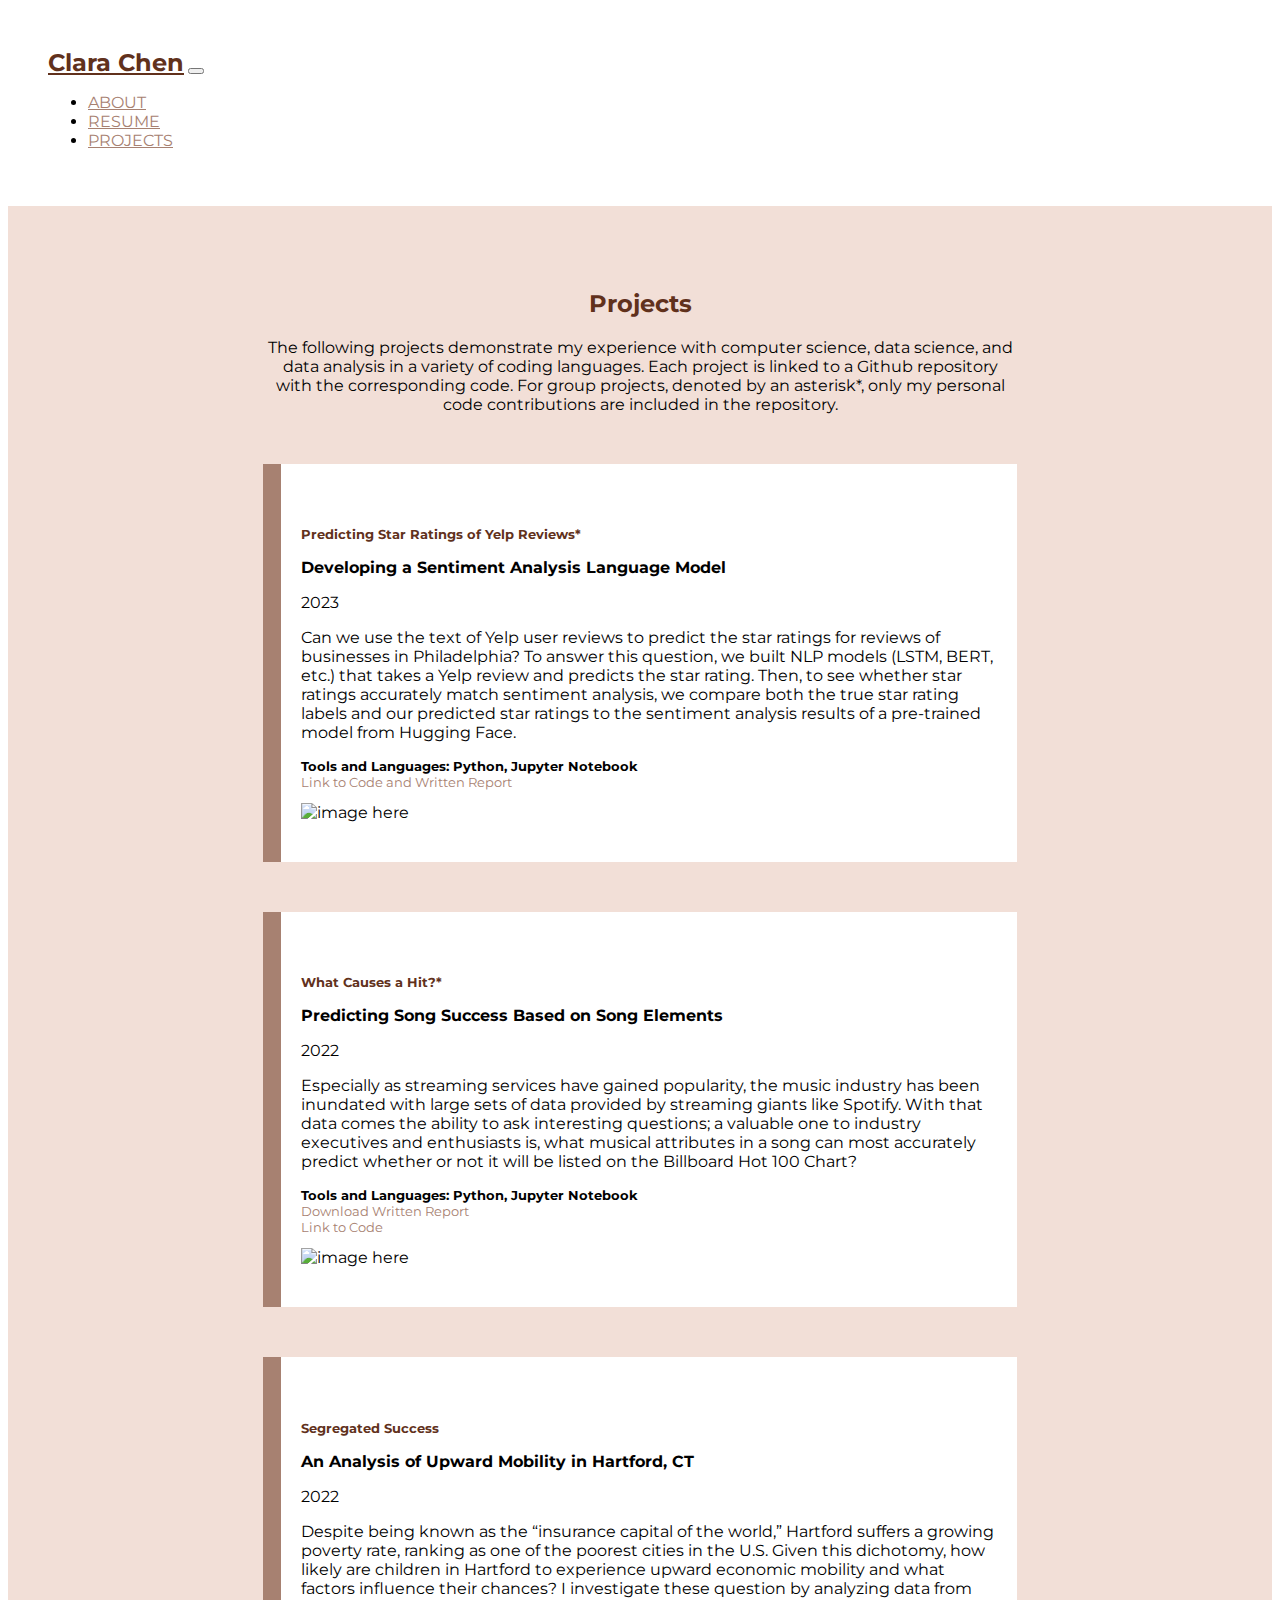
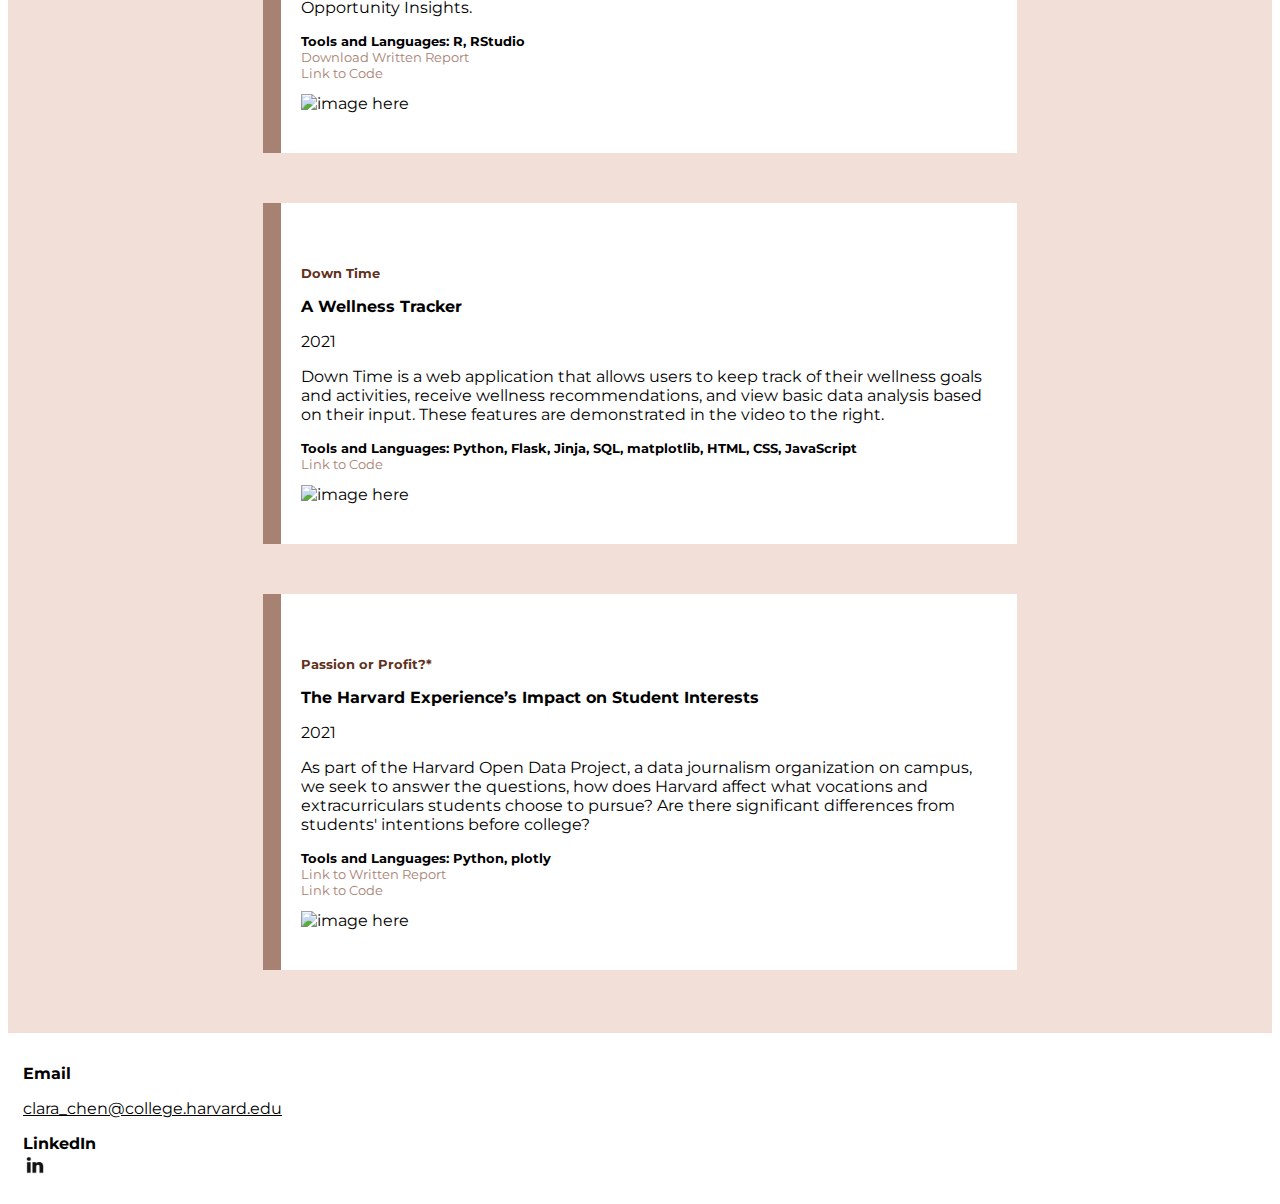
==== projects.html @ 642cfbd4 "Created projects page" ====
<!doctype html>
<html>
<head>
    <meta charset="utf-8">
    <meta name="description" content="">
    <meta name="viewport" content="width=device-width, initial-scale=1">
    <title>Clara Chen</title>

    <link href="https://fonts.googleapis.com/css?family=Montserrat:300,400,400i,700,800" rel="stylesheet">

    <!-- CSS libraries -->
    <link href="https://cdn.jsdelivr.net/npm/bootstrap@5.1.3/dist/css/bootstrap.min.css" rel="stylesheet"
          integrity="sha384-1BmE4kWBq78iYhFldvKuhfTAU6auU8tT94WrHftjDbrCEXSU1oBoqyl2QvZ6jIW3" crossorigin="anonymous">

    <link rel="stylesheet" href="css/style.css">
</head>
<body>
    <nav class="navbar navbar-expand-lg navbar-light">
        <a class="navbar-brand bold" href="index.html" style="color: #61311C;">Clara Chen</a>
        <button class="navbar-toggler" type="button" data-bs-toggle="collapse" data-bs-target="#navbarNav" aria-controls="navbarNav" aria-expanded="false" aria-label="Toggle navigation">
            <span class="navbar-toggler-icon"></span>
        </button>
        <div class="collapse navbar-collapse" id="navbarNav">
            <ul class="navbar-nav ms-auto">
                <li class="nav-item">
                <a class="nav-link" href="index.html">ABOUT</a>
                </li>
                <li class="nav-item">
                <a class="nav-link" href="resume.html">RESUME</a>
                </li>
                <li class="nav-item">
                <a class="nav-link active" href="projects.html">PROJECTS</a>
                </li>
            </ul>
        </div>
    </nav>
    <main class="subpage">
        <div class="container">
            <h2 class="bold heading">Projects</h2>

            <p style="text-align: center;">The following projects demonstrate my experience with computer science, data science, and data analysis in a variety of coding languages. Each project is linked to a Github repository with the corresponding code. For group projects, denoted by an asterisk*, only my personal code contributions are included in the repository.</p>

            <div class="row experience">
                <h5 class="bold heading">Predicting Star Ratings of Yelp Reviews*</h5>
                <p class="bold subtitle">Developing a Sentiment Analysis Language Model</p>
                <div class="col-md-6">
                    <p class="year">2023</p>
                    <p>Can we use the text of Yelp user reviews to predict the star ratings for reviews of businesses in Philadelphia? To answer this question, we built NLP models (LSTM, BERT, etc.) that takes a Yelp review and predicts the star rating. Then, to see whether star ratings accurately match sentiment analysis, we compare both the true star rating labels and our predicted star ratings to the sentiment analysis results of a pre-trained model from Hugging Face.</p>
                    <p class="bold tools">Tools and Languages: Python, Jupyter Notebook<br>
                        <a class="tools">Link to Code and Written Report</a></p>
                </div>
                <div class="col-md-6 center">
                    <img alt="image here">
                </div>
            </div>

            <div class="row experience">
                <h5 class="bold heading">What Causes a Hit?*</h5>
                <p class="bold subtitle">Predicting Song Success Based on Song Elements</p>
                <div class="col-md-6">
                    <p class="year">2022</p>
                    <p>Especially as streaming services have gained popularity, the music industry has been inundated with large sets of data provided by streaming giants like Spotify. With that data comes the ability to ask interesting questions; a valuable one to industry executives and enthusiasts is, what musical attributes in a song can most accurately predict whether or not it will be listed on the Billboard Hot 100 Chart? </p>
                    <p class="bold tools">Tools and Languages: Python, Jupyter Notebook<br>
                        <a class="tools">Download Written Report</a><br>
                        <a class="tools">Link to Code</a>
                    </p>
                </div>
                <div class="col-md-6 center">
                    <img alt="image here">
                </div>
            </div>

            <div class="row experience">
                <h5 class="bold heading">Segregated Success</h5>
                <p class="bold subtitle">An Analysis of Upward Mobility in Hartford, CT</p>
                <div class="col-md-6">
                    <p class="year">2022</p>
                    <p>Despite being known as the “insurance capital of the world,” Hartford suffers a growing poverty rate, ranking as one of the poorest cities in the U.S. Given this dichotomy, how likely are children in Hartford to experience upward economic mobility and what factors influence their chances? I investigate these question by analyzing data from Opportunity Insights.</p>
                    <p class="bold tools">Tools and Languages: R, RStudio<br>
                        <a class="tools">Download Written Report</a><br>
                        <a class="tools">Link to Code</a>
                    </p>
                </div>
                <div class="col-md-6 center">
                    <img alt="image here">
                </div>
            </div>

            <div class="row experience">
                <h5 class="bold heading">Down Time</h5>
                <p class="bold subtitle">A Wellness Tracker</p>
                <div class="col-md-6">
                    <p class="year">2021</p>
                    <p>Down Time is a web application that allows users to keep track of their wellness goals and activities, receive wellness recommendations, and view basic data analysis based on their input. These features are demonstrated in the video to the right.</p>
                    <p class="bold tools">Tools and Languages: Python, Flask, Jinja, SQL, matplotlib, HTML, CSS, JavaScript <br>
                        <a class="tools">Link to Code</a>
                    </p>
                </div>
                <div class="col-md-6 center">
                    <img alt="image here">
                </div>
            </div>
            <div class="row experience">
                <h5 class="bold heading">Passion or Profit?*</h5>
                <p class="bold subtitle">The Harvard Experience’s Impact on Student Interests</p>
                <div class="col-md-6">
                    <p class="year">2021</p>
                    <p>As part of the Harvard Open Data Project, a data journalism organization on campus, we seek to answer the questions, how does Harvard affect what vocations and extracurriculars students choose to pursue? Are there significant differences from students' intentions before college?</p>
                    <p class="bold tools">Tools and Languages: Python, plotly <br>
                        <a class="tools">Link to Written Report</a><br>
                        <a class="tools">Link to Code</a>
                    </p>
                </div>
                <div class="col-md-6 center">
                    <img alt="image here">
                </div>
            </div>
        </div>
    </main>
    <footer class="bg-body-tertiary text-center">
        <div class="container">
            <div class="row">
                <div class="col">
                    <p class="bold">Email</p>
                    <p><a href="mailto:clara_chen@college.harvard.edu">clara_chen@college.harvard.edu</a></p>
                </div>
                <div class="col">
                    <p class="bold">LinkedIn</p>
                    <a href="https://www.linkedin.com/in/clara-chen-453854208/" target="_blank"><img src="img/linkedin-icon.png" height="24px"></a>
                </div>
            </div>
        </div>
    </footer>
    

<!-- Load JS libraries -->
<script src="https://cdn.jsdelivr.net/npm/bootstrap@5.1.3/dist/js/bootstrap.bundle.min.js"
integrity="sha384-ka7Sk0Gln4gmtz2MlQnikT1wXgYsOg+OMhuP+IlRH9sENBO0LRn5q+8nbTov4+1p"
crossorigin="anonymous"></script>
</body>
</html>
---- css/style.css ----
/* Overall Styling */
* {
    font-family: 'Montserrat', sans-serif;
    font-weight: 400;
}

.bold {
    font-weight: 700;
}

.heading {
    color: #61311C;
}

main {
    background-color: #F2DFD7;
    padding: 5%;
    display:flex;
    justify-content: center;
}

.center {
    margin-top:auto;
    margin-bottom:auto;
}

a {
    color: #a78171;
}

a:hover {
    color:#61311C;
}


/* Navbar */
nav {
    background-color: white;
    padding: 40px;
}

.navbar-brand {
    font-size: x-large;
    padding-top: 15px;
    padding-bottom: 15px;
}

/* Footer */
footer {
    padding: 15px;
}

footer p {
    margin-bottom: 0;
}

footer .container {
    width: 70%;
}

footer a {
    color:black;
}


/* Homepage */ 

.about {
    background-color: #F2DFD7;
    padding: 10px;
    box-shadow: 0px 4px 4px 0px rgba(0, 0, 0, 0.25);
    justify-content: center;
}

main.homepage {
    background-color: #A78171;
}

.homepage .container {
    margin-left: 5vw;
    margin-right: 5vw;
}

#headshot {
    width: 100%;
    padding: 10px;
}

#info {
    font-size: large;
    padding-right: 20px;
}

#info-header {
    padding-bottom: 20px;
}

.btn {
    border-radius: 20px;
    background-color: #A78171;
    padding: 0.15em 0.85em;
    color: white;
}

.btn:hover {
    background-color: #F2DFD7;
    border-color: black;
}


/* Sub Pages */
@media only screen and (max-width: 768px) {
    .subpage .container {
        margin-left: 5vw;
        margin-right: 5vw;
    }
}
@media only screen and (min-width: 768px) {
    .subpage .container {
        margin-left: 10vw;
        margin-right: 10vw;
    }
}
@media only screen and (min-width: 1200px) {
    .subpage .container {
        margin-left: 15vw;
        margin-right: 15vw;
    }
}

h2 {
    text-align: center;
}

.company, .location, .tools{
    font-size: small;
}


/* Resume */
.section {
    padding-bottom: 80px;
}

.experience {
    background-color: white;
    border-left-style: solid;
    border-left-width: 18px;
    border-color:#A78171;
    padding: 40px 20px 40px 20px;
    --bs-gutter-x: 0;
    margin-top: 50px;
}

.experience .col-md-4 {
    padding-right: 10px;
}

#resume-download {
    text-align:right;
}

/* Projects */

h5, .subtitle {
    margin-bottom: 0;
}
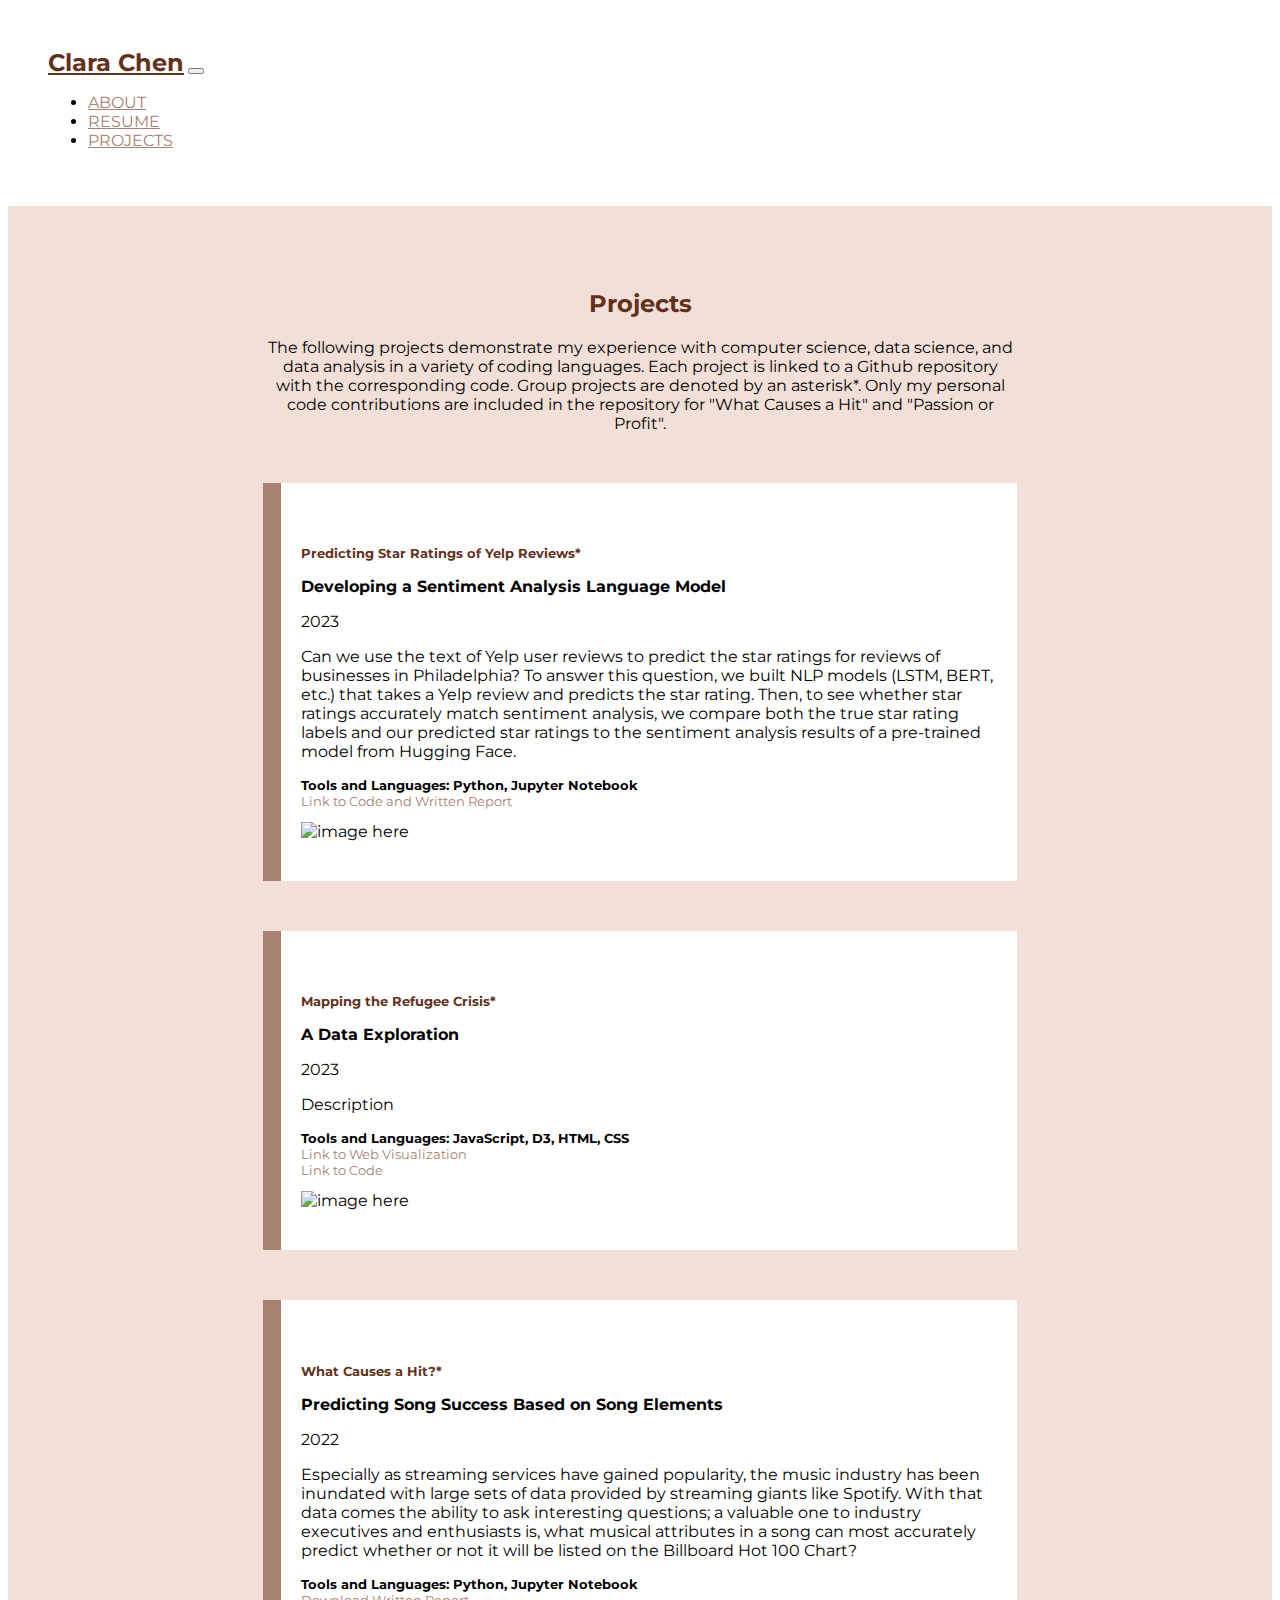
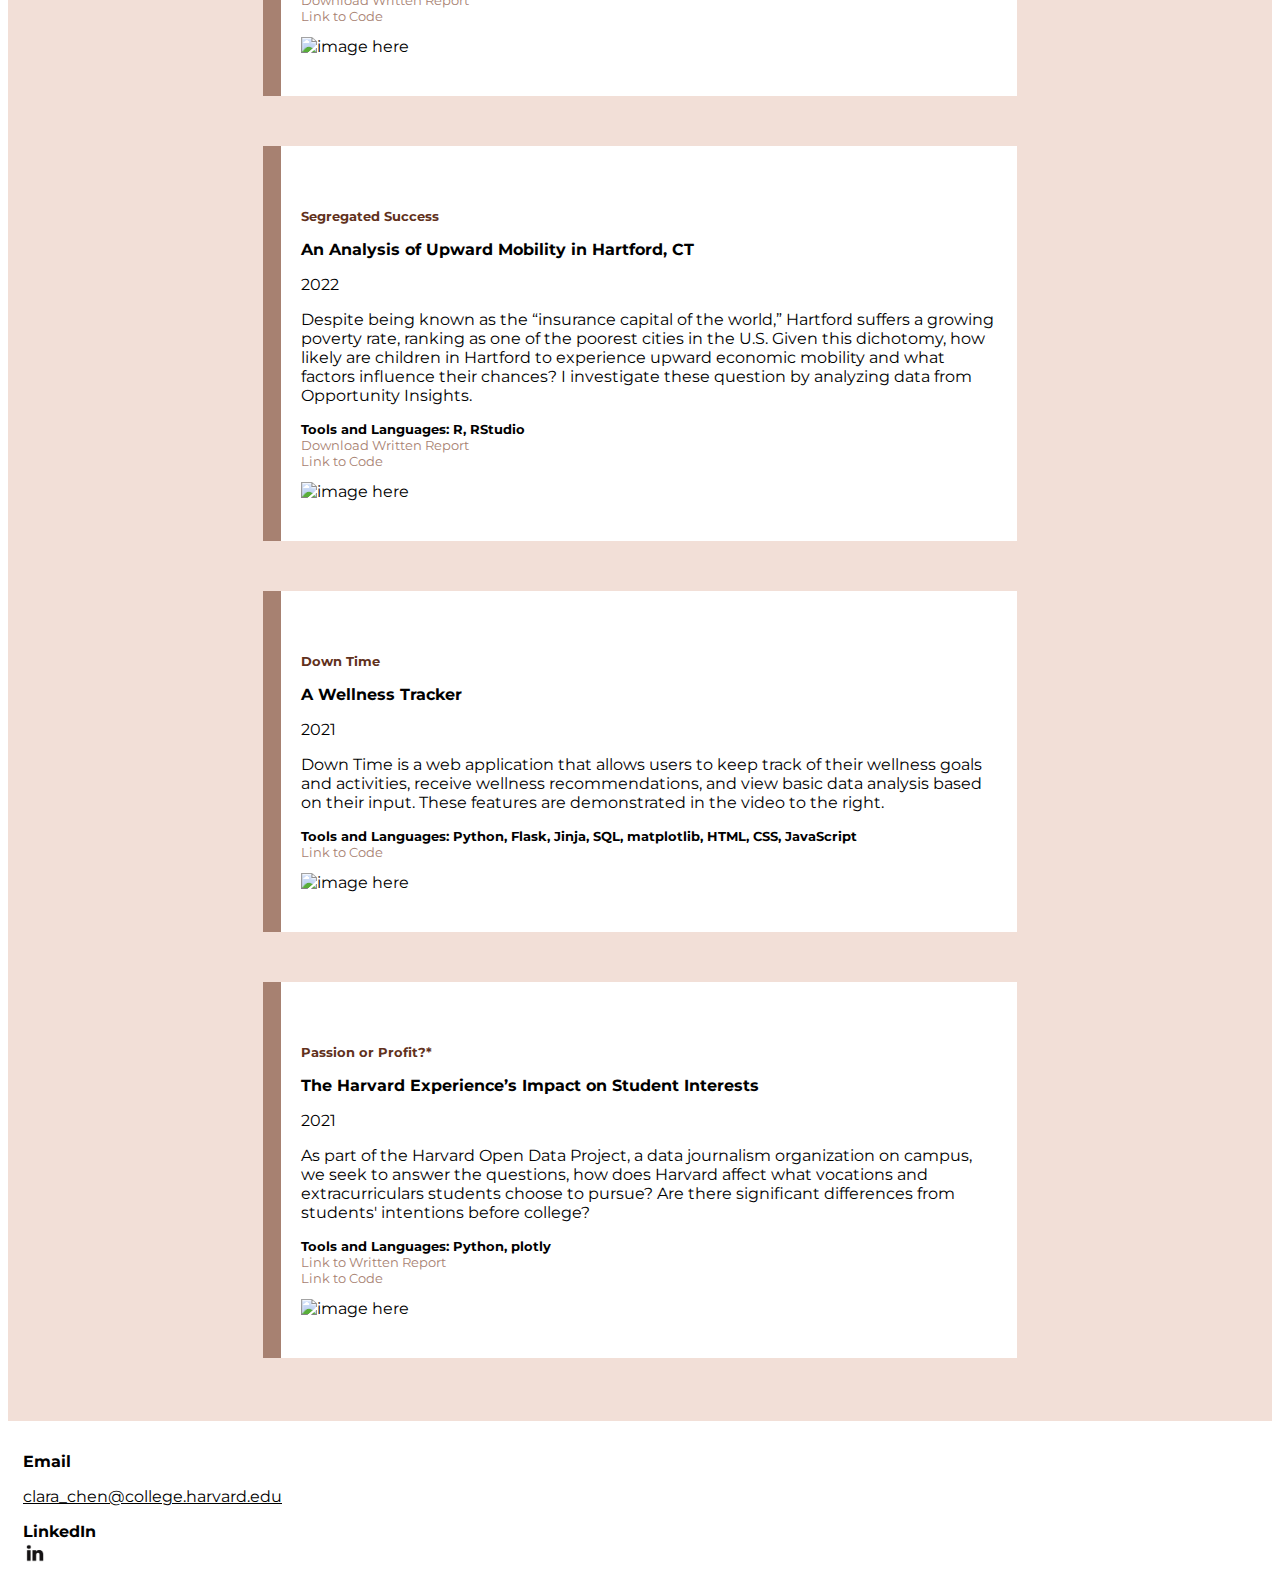
==== commit 27cd0eb8: "Added project" ====
--- a/projects.html
+++ b/projects.html
@@ -38,7 +38,7 @@
         <div class="container">
             <h2 class="bold heading">Projects</h2>
 
-            <p style="text-align: center;">The following projects demonstrate my experience with computer science, data science, and data analysis in a variety of coding languages. Each project is linked to a Github repository with the corresponding code. For group projects, denoted by an asterisk*, only my personal code contributions are included in the repository.</p>
+            <p style="text-align: center;">The following projects demonstrate my experience with computer science, data science, and data analysis in a variety of coding languages. Each project is linked to a Github repository with the corresponding code. Group projects are denoted by an asterisk*. Only my personal code contributions are included in the repository for "What Causes a Hit" and "Passion or Profit".</p>
 
             <div class="row experience">
                 <h5 class="bold heading">Predicting Star Ratings of Yelp Reviews*</h5>
@@ -48,6 +48,21 @@
                     <p>Can we use the text of Yelp user reviews to predict the star ratings for reviews of businesses in Philadelphia? To answer this question, we built NLP models (LSTM, BERT, etc.) that takes a Yelp review and predicts the star rating. Then, to see whether star ratings accurately match sentiment analysis, we compare both the true star rating labels and our predicted star ratings to the sentiment analysis results of a pre-trained model from Hugging Face.</p>
                     <p class="bold tools">Tools and Languages: Python, Jupyter Notebook<br>
                         <a class="tools">Link to Code and Written Report</a></p>
+                </div>
+                <div class="col-md-6 center">
+                    <img alt="image here">
+                </div>
+            </div>
+
+            <div class="row experience">
+                <h5 class="bold heading">Mapping the Refugee Crisis*</h5>
+                <p class="bold subtitle">A Data Exploration</p>
+                <div class="col-md-6">
+                    <p class="year">2023</p>
+                    <p>Description</p>
+                    <p class="bold tools">Tools and Languages: JavaScript, D3, HTML, CSS<br>
+                        <a class="tools">Link to Web Visualization</a><br>
+                        <a class="tools">Link to Code</a></p>
                 </div>
                 <div class="col-md-6 center">
                     <img alt="image here">
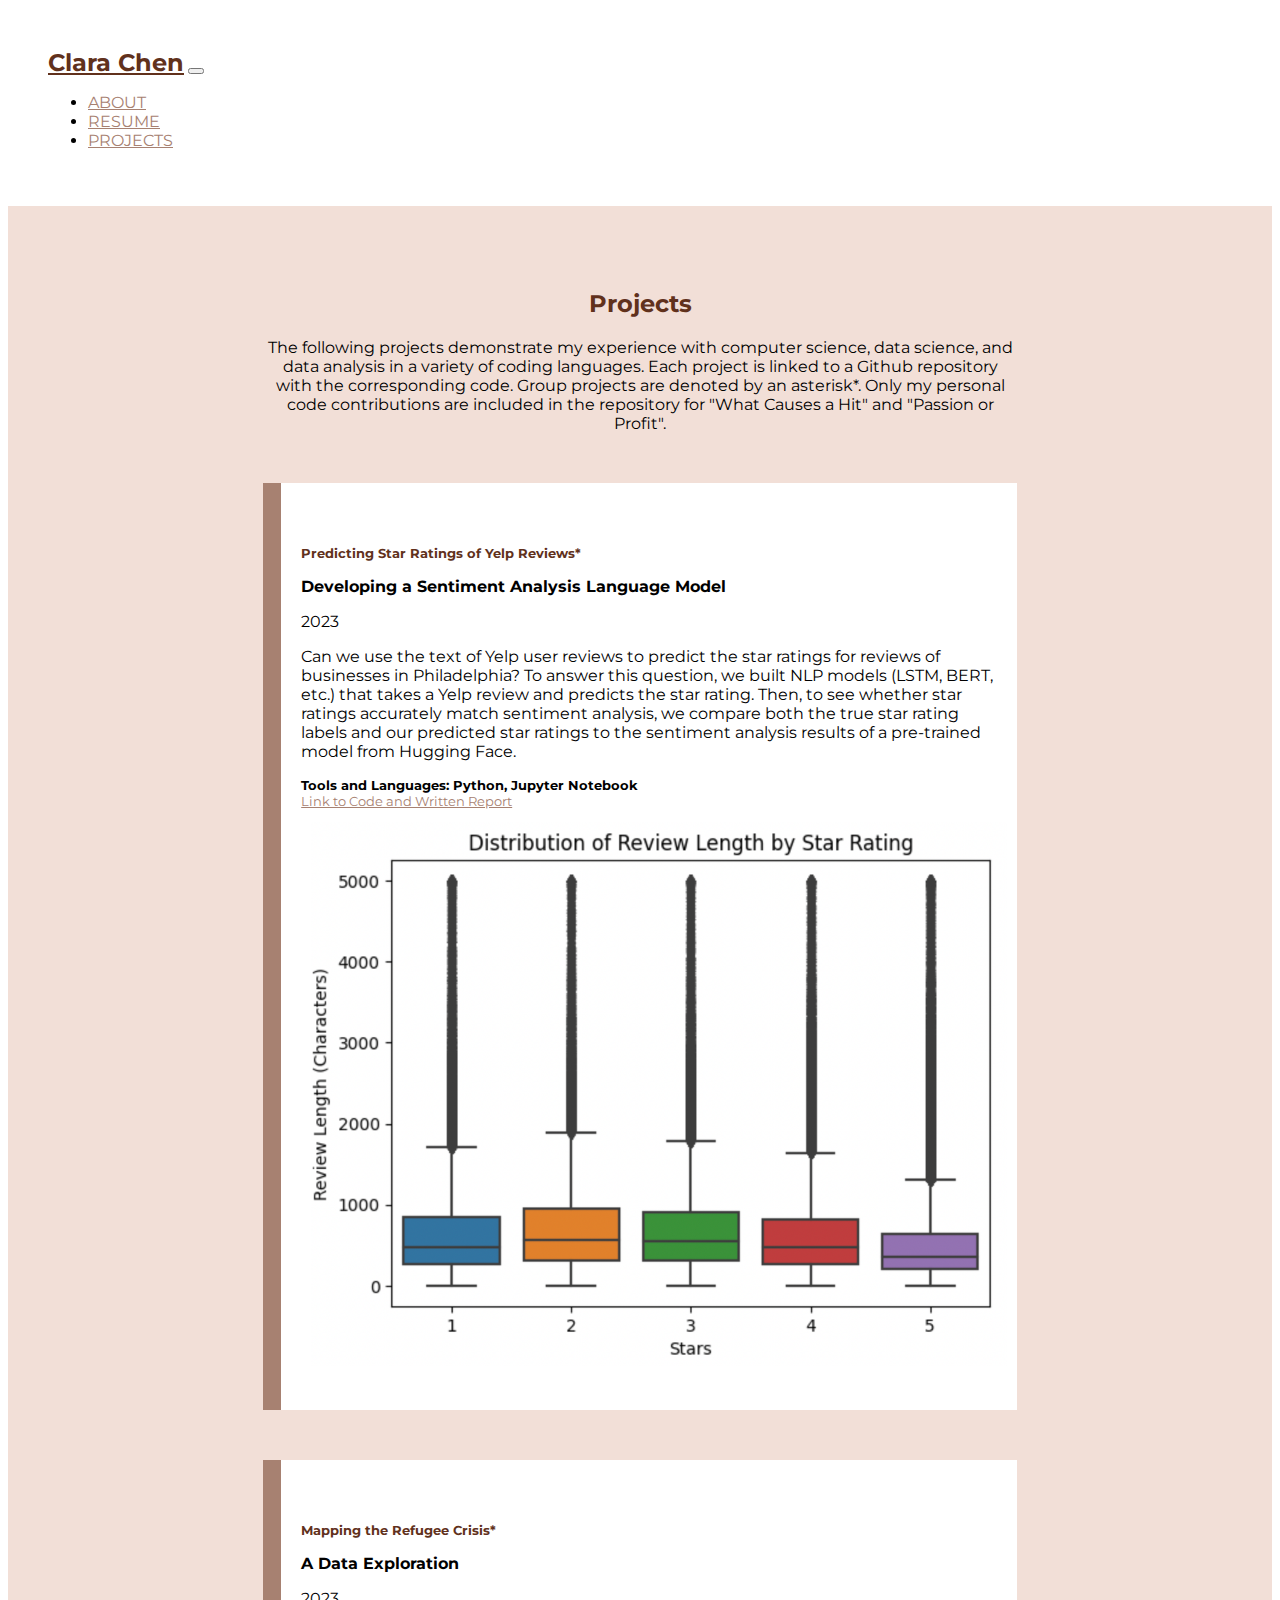
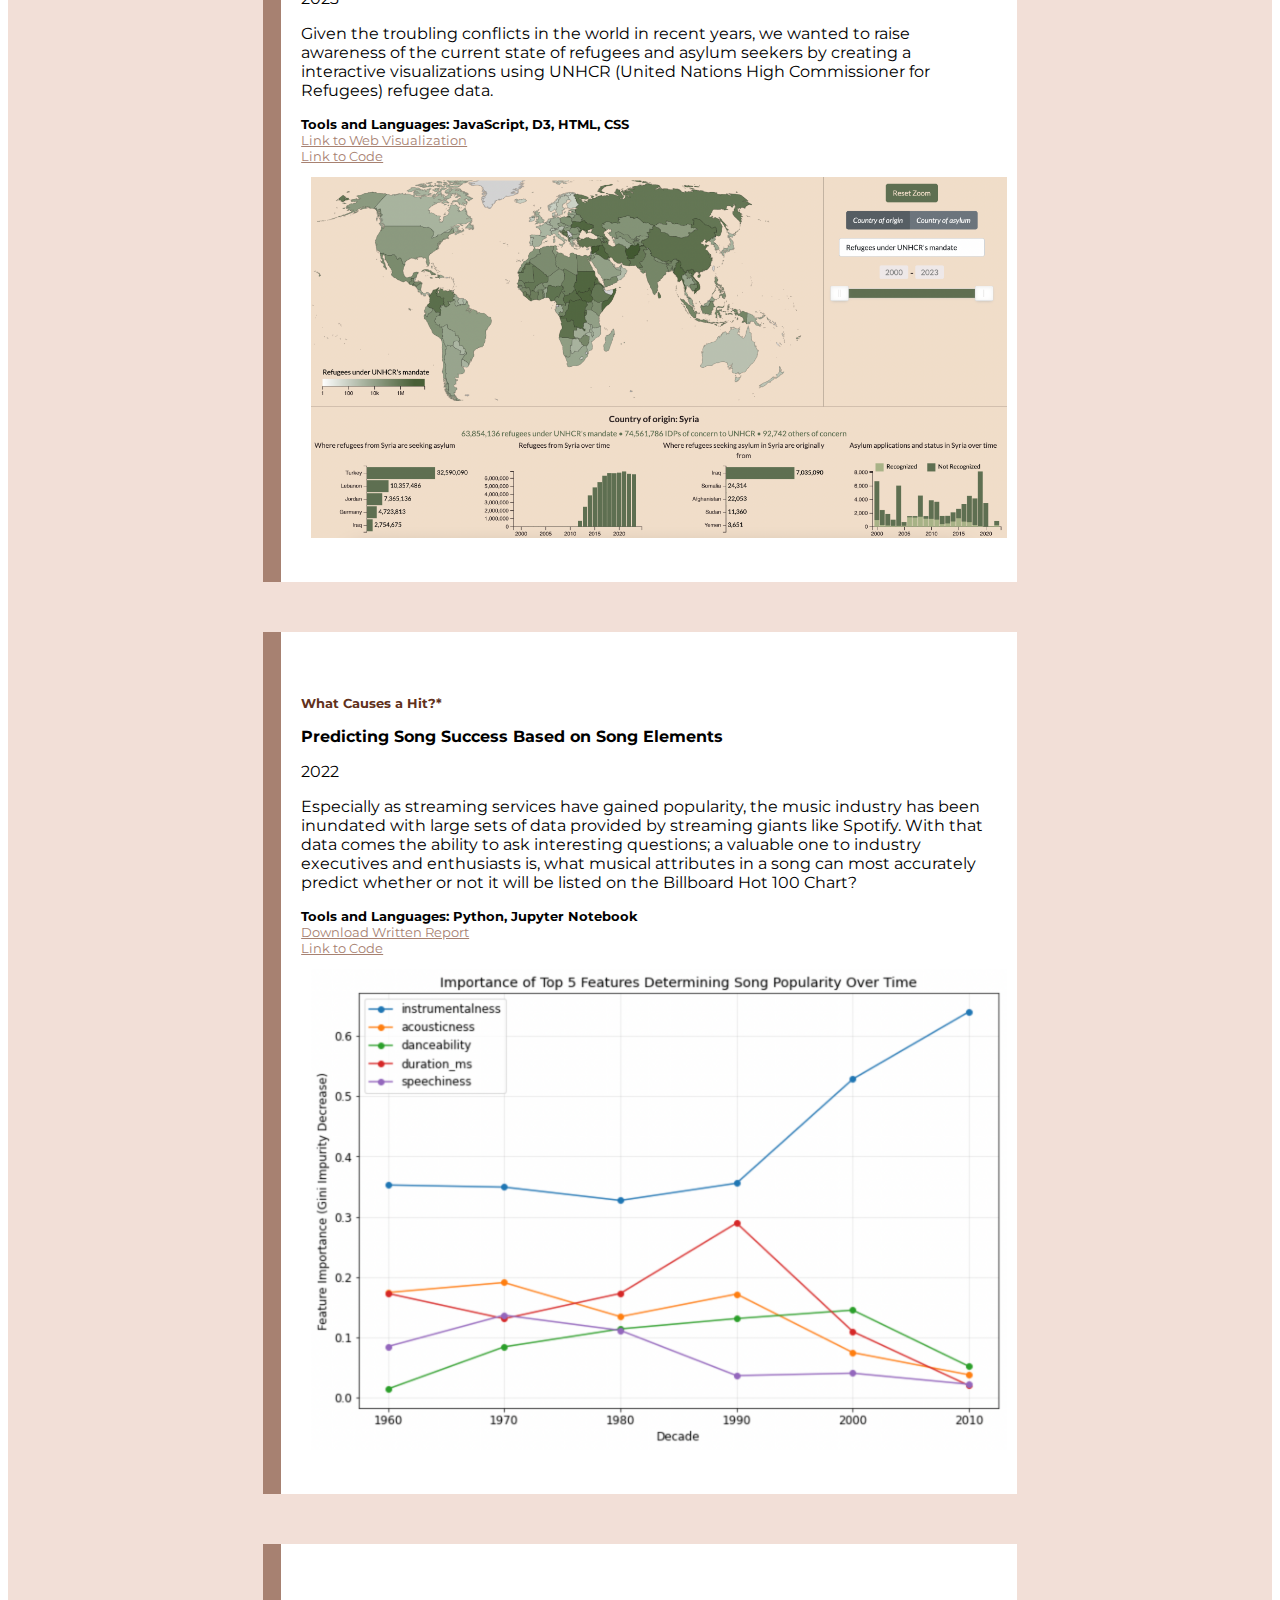
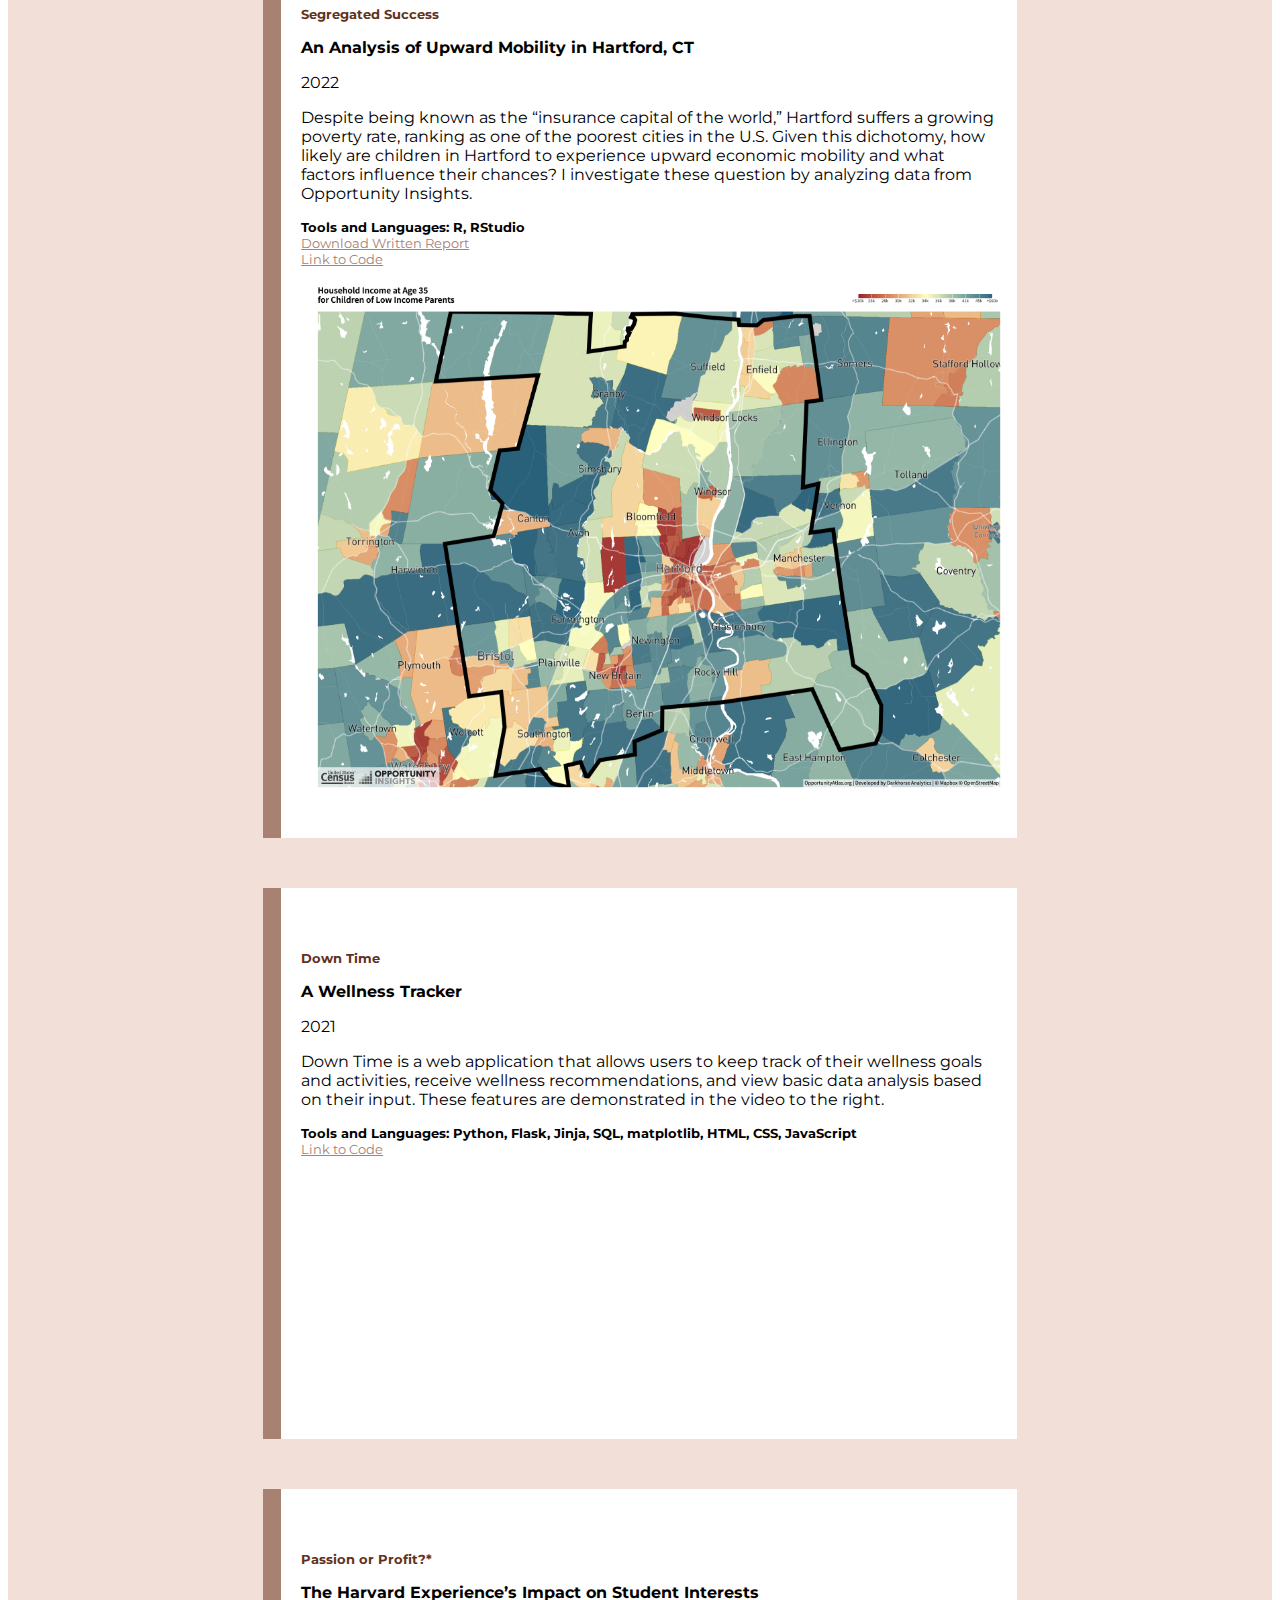
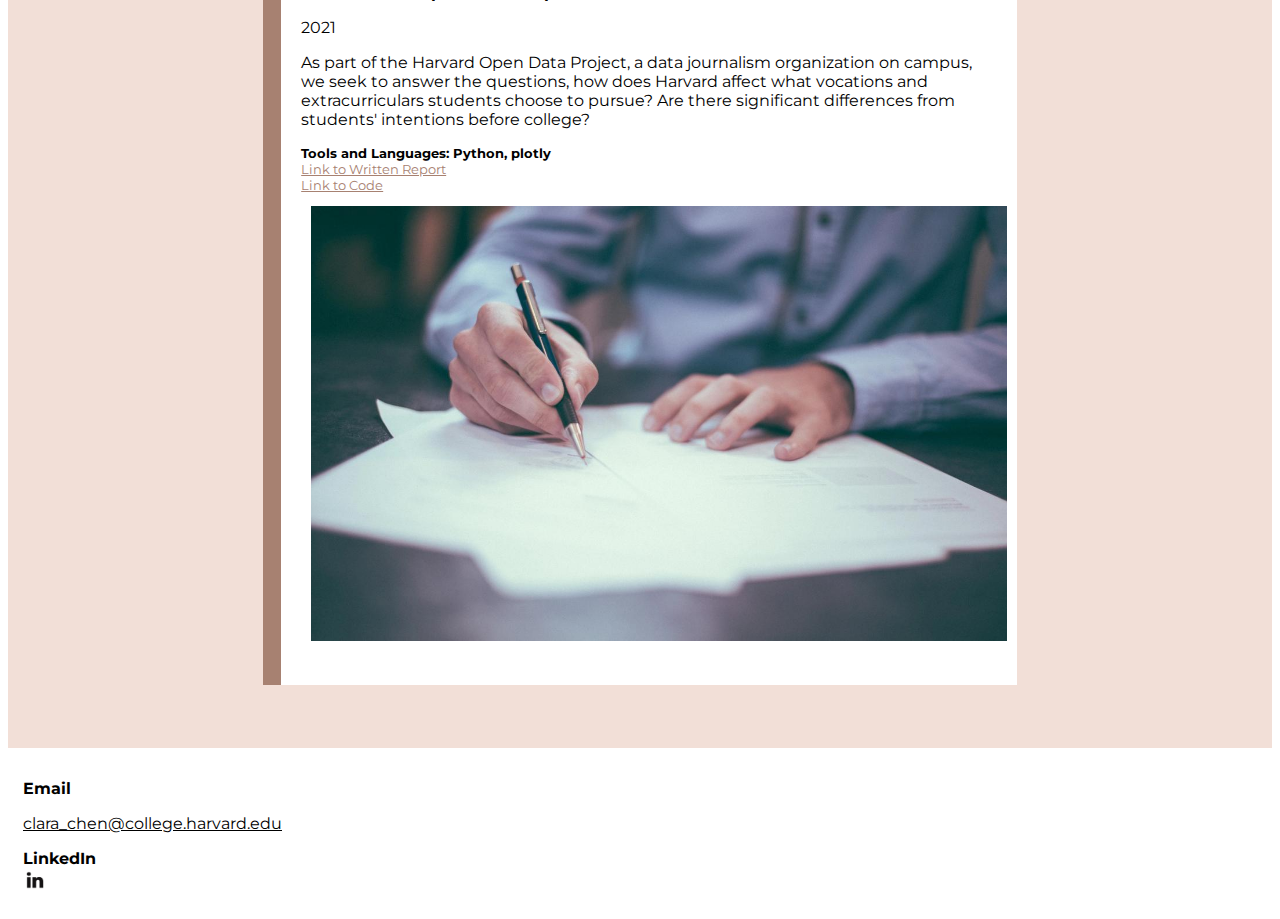
==== commit 327d3ba0: "Links and images" ====
--- a/projects.html
+++ b/projects.html
@@ -47,10 +47,10 @@
                     <p class="year">2023</p>
                     <p>Can we use the text of Yelp user reviews to predict the star ratings for reviews of businesses in Philadelphia? To answer this question, we built NLP models (LSTM, BERT, etc.) that takes a Yelp review and predicts the star rating. Then, to see whether star ratings accurately match sentiment analysis, we compare both the true star rating labels and our predicted star ratings to the sentiment analysis results of a pre-trained model from Hugging Face.</p>
                     <p class="bold tools">Tools and Languages: Python, Jupyter Notebook<br>
-                        <a class="tools">Link to Code and Written Report</a></p>
+                        <a class="tools" href="https://github.com/cchen2125/portfolio/blob/main/yelp_reviews/code_and_description.ipynb" target="_blank">Link to Code and Written Report</a></p>
                 </div>
                 <div class="col-md-6 center">
-                    <img alt="image here">
+                    <img alt="distribution of review length by stars" src="img/review_length_stars.png" class="project-image">
                 </div>
             </div>
 
@@ -59,13 +59,13 @@
                 <p class="bold subtitle">A Data Exploration</p>
                 <div class="col-md-6">
                     <p class="year">2023</p>
-                    <p>Description</p>
+                    <p>Given the troubling conflicts in the world in recent years, we wanted to raise awareness of the current state of refugees and asylum seekers by creating a interactive visualizations using UNHCR (United Nations High Commissioner for Refugees) refugee data.</p>
                     <p class="bold tools">Tools and Languages: JavaScript, D3, HTML, CSS<br>
-                        <a class="tools">Link to Web Visualization</a><br>
-                        <a class="tools">Link to Code</a></p>
+                        <a class="tools" href="https://cchen2125.github.io/cs171-refugee-crisis/" target="_blank">Link to Web Visualization</a><br>
+                        <a class="tools" href="https://github.com/cchen2125/cs171-refugee-crisis" target="_blank">Link to Code</a></p>
                 </div>
                 <div class="col-md-6 center">
-                    <img alt="image here">
+                    <img alt="map with countries colored by number of refugees" src="img/refugee_map_page.png" class="project-image">
                 </div>
             </div>
 
@@ -76,12 +76,12 @@
                     <p class="year">2022</p>
                     <p>Especially as streaming services have gained popularity, the music industry has been inundated with large sets of data provided by streaming giants like Spotify. With that data comes the ability to ask interesting questions; a valuable one to industry executives and enthusiasts is, what musical attributes in a song can most accurately predict whether or not it will be listed on the Billboard Hot 100 Chart? </p>
                     <p class="bold tools">Tools and Languages: Python, Jupyter Notebook<br>
-                        <a class="tools">Download Written Report</a><br>
-                        <a class="tools">Link to Code</a>
+                        <a class="tools" href="docs/what_causes_a_hit.pdf" download>Download Written Report</a><br>
+                        <a class="tools" href="https://github.com/cchen2125/portfolio/blob/main/spotify_hits/analysis.ipynb" target="_blank">Link to Code</a>
                     </p>
                 </div>
                 <div class="col-md-6 center">
-                    <img alt="image here">
+                    <img alt="top features determining song popularity over time" src="img/song_popularity_feats.png" class="project-image">
                 </div>
             </div>
 
@@ -92,12 +92,12 @@
                     <p class="year">2022</p>
                     <p>Despite being known as the “insurance capital of the world,” Hartford suffers a growing poverty rate, ranking as one of the poorest cities in the U.S. Given this dichotomy, how likely are children in Hartford to experience upward economic mobility and what factors influence their chances? I investigate these question by analyzing data from Opportunity Insights.</p>
                     <p class="bold tools">Tools and Languages: R, RStudio<br>
-                        <a class="tools">Download Written Report</a><br>
-                        <a class="tools">Link to Code</a>
+                        <a class="tools" href="docs/segregated_success.pdf" download>Download Written Report</a><br>
+                        <a class="tools" href="https://github.com/cchen2125/portfolio/blob/main/upward_mobility/Empirical%20Project%201%20Code.R" target="_blank">Link to Code</a>
                     </p>
                 </div>
                 <div class="col-md-6 center">
-                    <img alt="image here">
+                    <img alt="household income in Hartford for children of low income parents" src="img/hartford_income.png" class="project-image">
                 </div>
             </div>
 
@@ -108,11 +108,11 @@
                     <p class="year">2021</p>
                     <p>Down Time is a web application that allows users to keep track of their wellness goals and activities, receive wellness recommendations, and view basic data analysis based on their input. These features are demonstrated in the video to the right.</p>
                     <p class="bold tools">Tools and Languages: Python, Flask, Jinja, SQL, matplotlib, HTML, CSS, JavaScript <br>
-                        <a class="tools">Link to Code</a>
+                        <a class="tools" href="https://github.com/cchen2125/portfolio/tree/main/down_time" target="_blank">Link to Code</a>
                     </p>
                 </div>
                 <div class="col-md-6 center">
-                    <img alt="image here">
+                    <iframe width="100%" height="225" class="project-image" src="https://www.youtube.com/embed/MLkcVaJaKtQ?si=o17X_YxPEHzF2xd_" title="YouTube video player" frameborder="0" allow="accelerometer; autoplay; clipboard-write; encrypted-media; gyroscope; picture-in-picture; web-share" allowfullscreen></iframe>
                 </div>
             </div>
             <div class="row experience">
@@ -122,12 +122,12 @@
                     <p class="year">2021</p>
                     <p>As part of the Harvard Open Data Project, a data journalism organization on campus, we seek to answer the questions, how does Harvard affect what vocations and extracurriculars students choose to pursue? Are there significant differences from students' intentions before college?</p>
                     <p class="bold tools">Tools and Languages: Python, plotly <br>
-                        <a class="tools">Link to Written Report</a><br>
-                        <a class="tools">Link to Code</a>
+                        <a class="tools" href="https://www.hodp.org/project/passion-or-profit/" target="_blank">Link to Written Report</a><br>
+                        <a class="tools" href="https://github.com/cchen2125/portfolio/tree/main/HODP_bootcamp" target="_blank">Link to Code</a>
                     </p>
                 </div>
                 <div class="col-md-6 center">
-                    <img alt="image here">
+                    <img alt="person writing" src="img/passion_or_profit.jpg" class="project-image">
                 </div>
             </div>
         </div>
--- a/css/style.css
+++ b/css/style.css
@@ -164,4 +164,9 @@
 
 h5, .subtitle {
     margin-bottom: 0;
+}
+
+.project-image {
+    width: 100%;
+    padding-left: 10px;
 }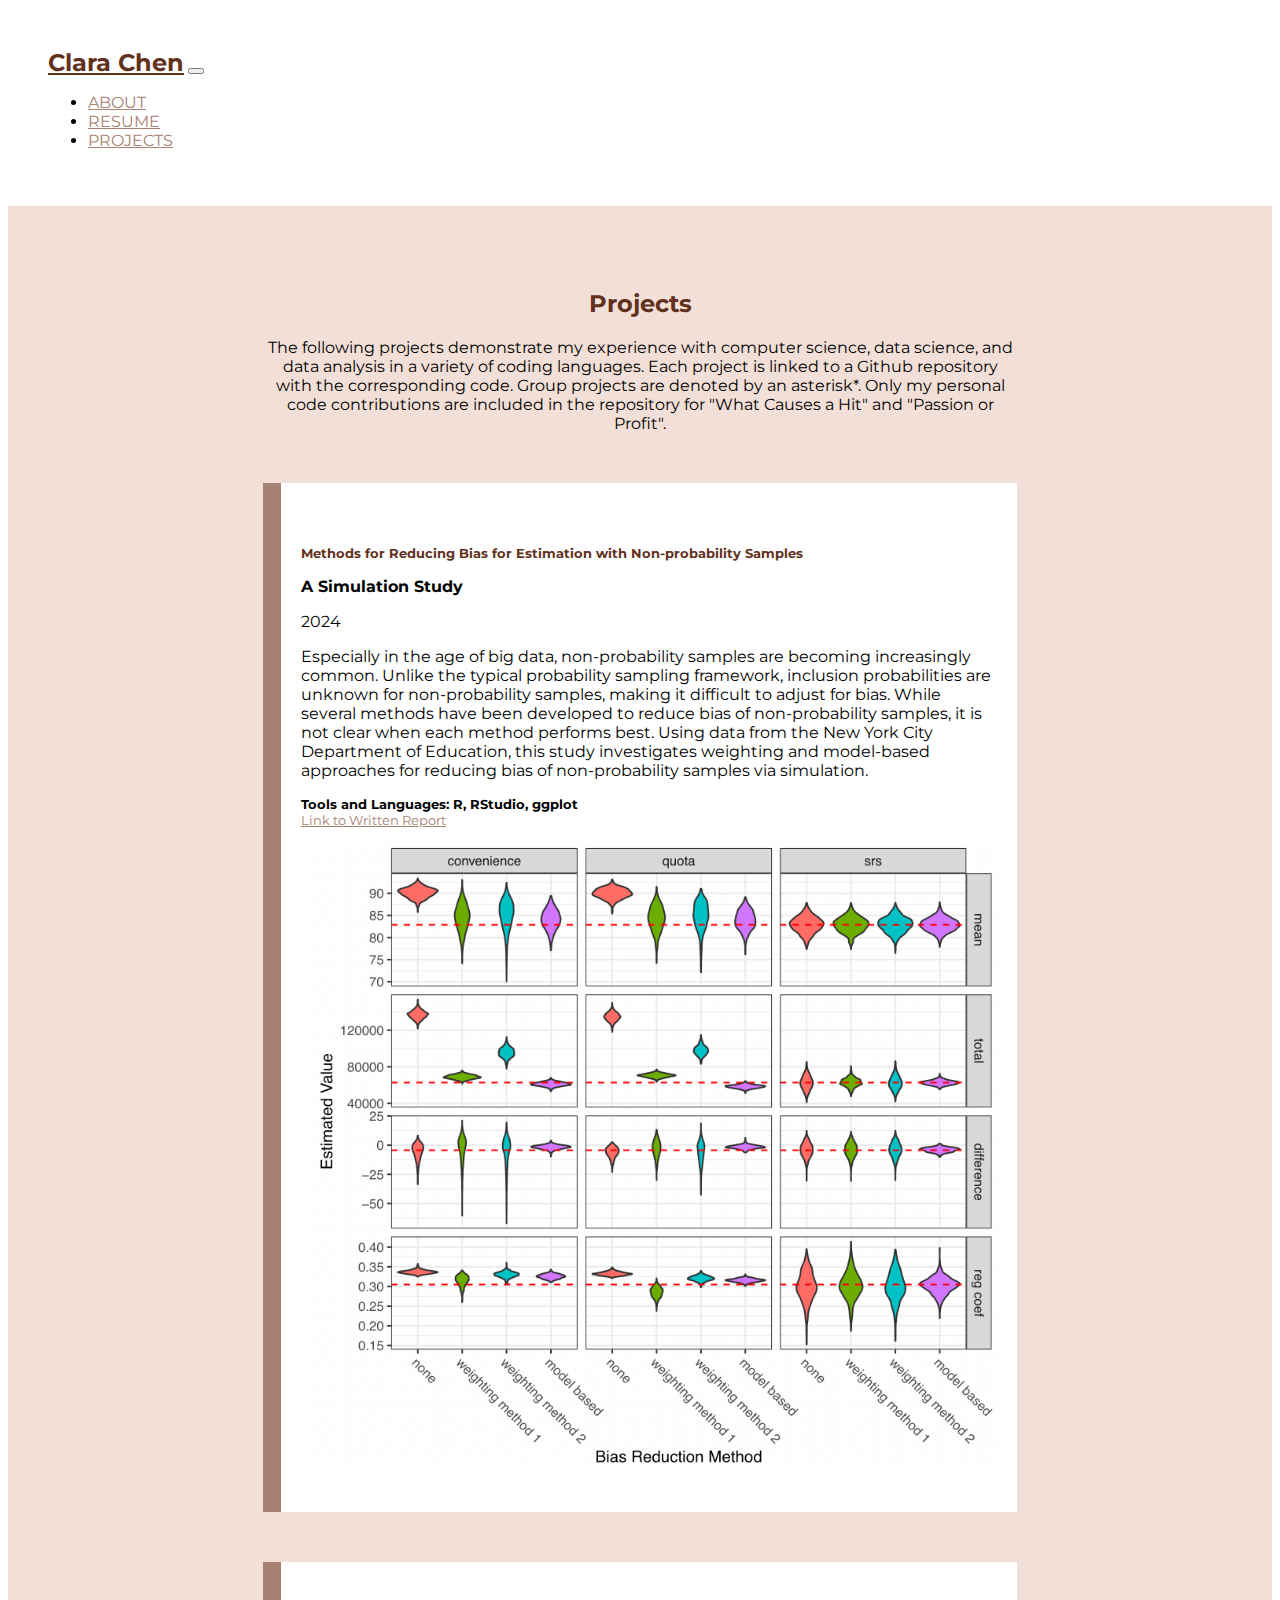
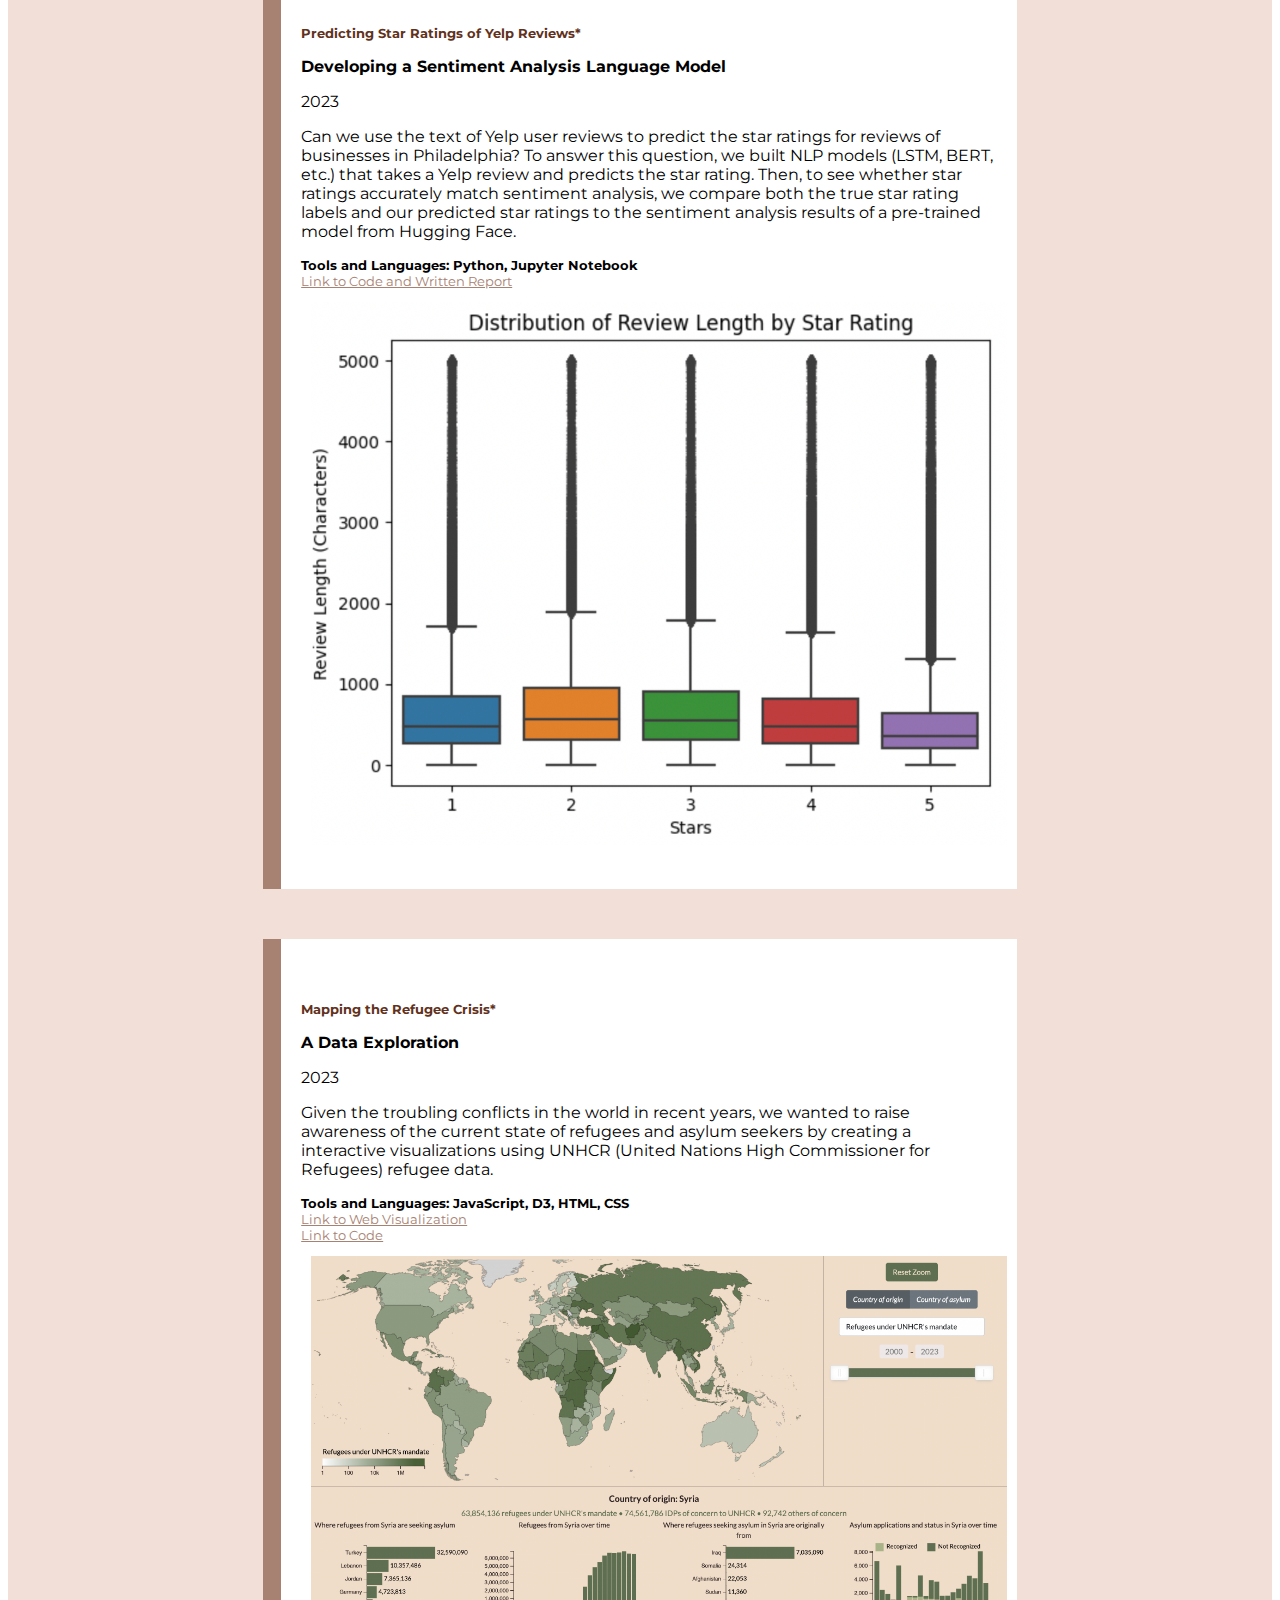
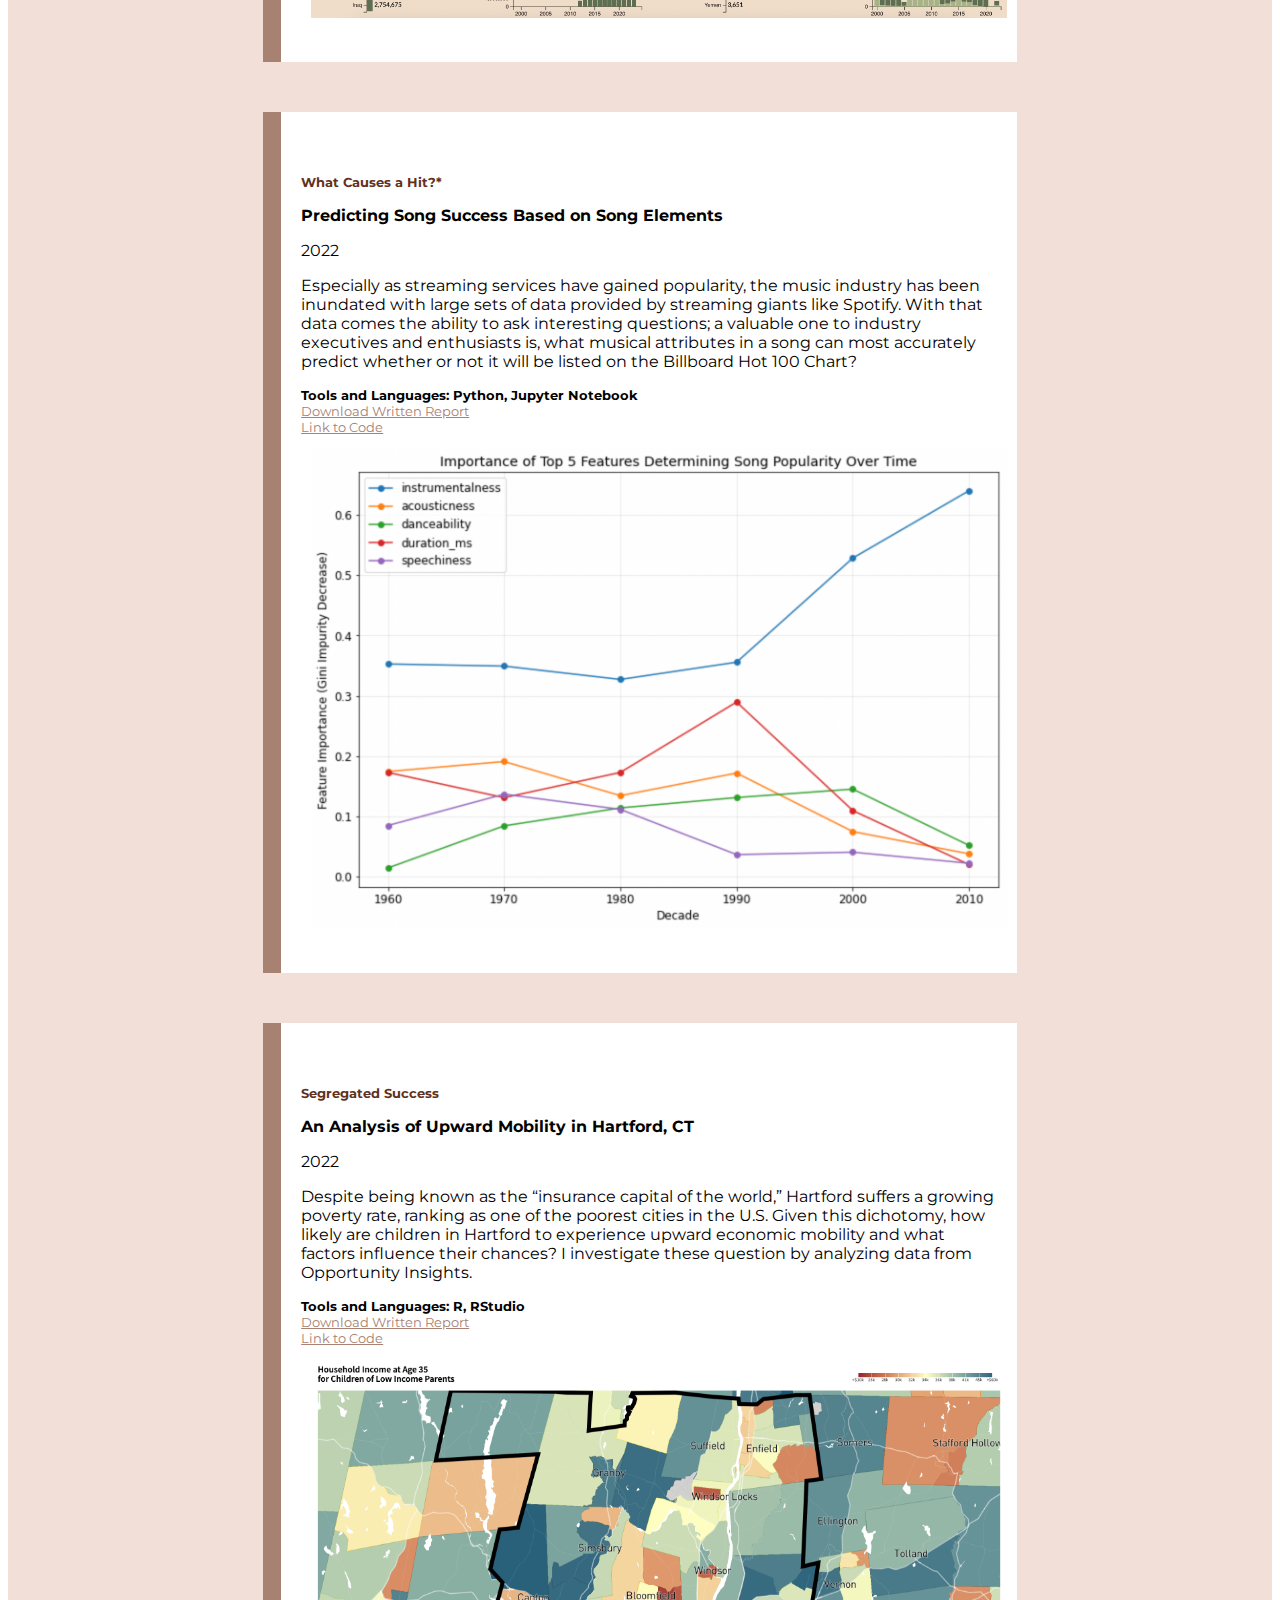
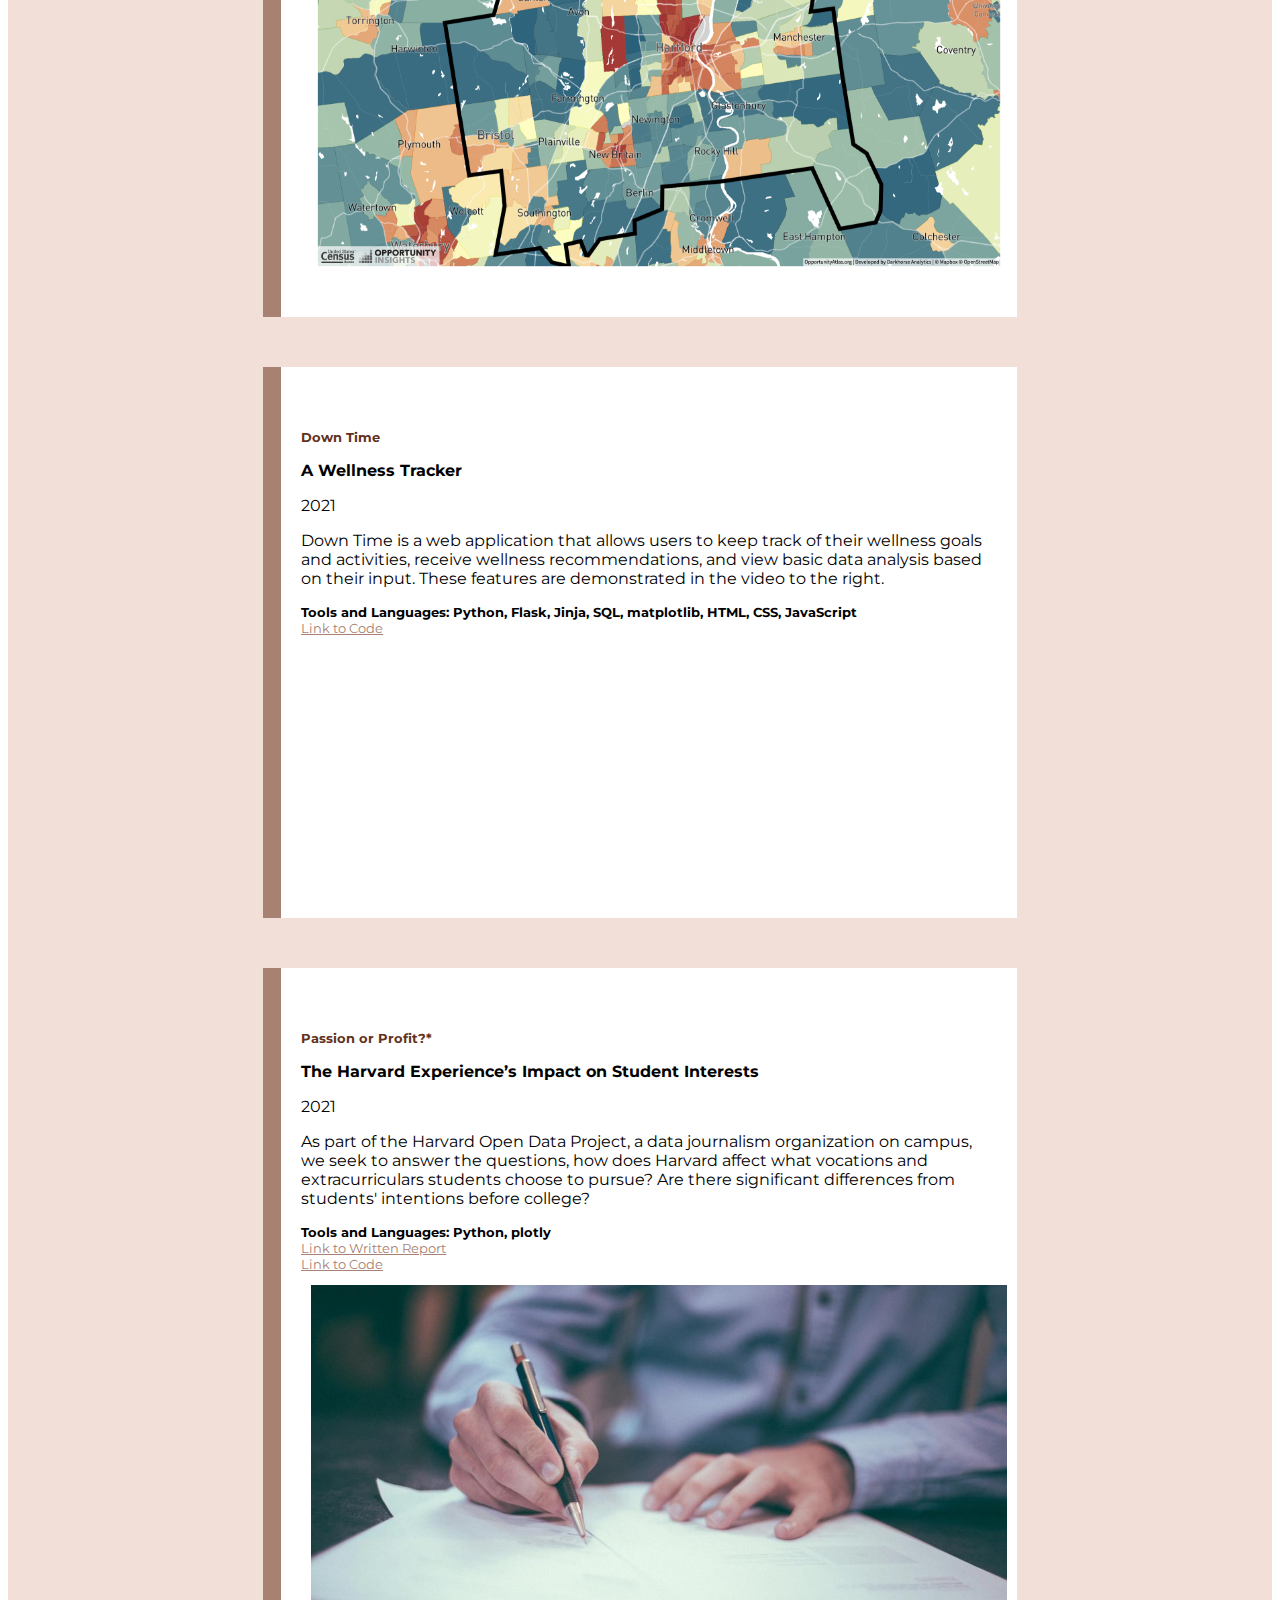
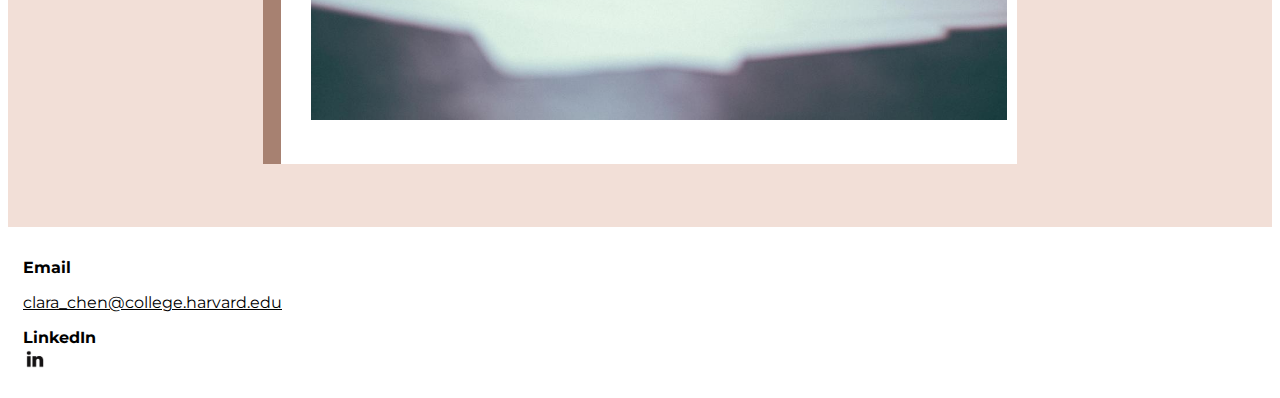
==== commit 89fd23f9: "Resume updates" ====
--- a/projects.html
+++ b/projects.html
@@ -41,6 +41,24 @@
             <p style="text-align: center;">The following projects demonstrate my experience with computer science, data science, and data analysis in a variety of coding languages. Each project is linked to a Github repository with the corresponding code. Group projects are denoted by an asterisk*. Only my personal code contributions are included in the repository for "What Causes a Hit" and "Passion or Profit".</p>
 
             <div class="row experience">
+                <h5 class="bold heading">Methods for Reducing Bias for Estimation with Non-probability Samples</h5>
+                <p class="bold subtitle">A Simulation Study</p>
+                <div class="col-md-6">
+                    <p class="year">2024</p>
+                    <p>Especially in the age of big data, non-probability samples are becoming increasingly common. Unlike the typical probability sampling framework, inclusion probabilities are unknown for non-probability
+                        samples, making it difficult to adjust for bias. While several methods have been developed to reduce bias
+                        of non-probability samples, it is not clear when each method performs best. Using data from the New
+                        York City Department of Education, this study investigates weighting and model-based approaches for
+                        reducing bias of non-probability samples via simulation.</p>
+                    <p class="bold tools">Tools and Languages: R, RStudio, ggplot<br>
+                        <a href="docs/nonprob_sample_study.pdf" target="_blank">Link to Written Report</a>
+                </div>
+                <div class="col-md-6 center">
+                    <img alt="faceted violin plots of results" src="img/estimates.png" class="project-image">
+                </div>
+            </div>
+
+            <div class="row experience">
                 <h5 class="bold heading">Predicting Star Ratings of Yelp Reviews*</h5>
                 <p class="bold subtitle">Developing a Sentiment Analysis Language Model</p>
                 <div class="col-md-6">
@@ -76,7 +94,7 @@
                     <p class="year">2022</p>
                     <p>Especially as streaming services have gained popularity, the music industry has been inundated with large sets of data provided by streaming giants like Spotify. With that data comes the ability to ask interesting questions; a valuable one to industry executives and enthusiasts is, what musical attributes in a song can most accurately predict whether or not it will be listed on the Billboard Hot 100 Chart? </p>
                     <p class="bold tools">Tools and Languages: Python, Jupyter Notebook<br>
-                        <a class="tools" href="docs/what_causes_a_hit.pdf" download>Download Written Report</a><br>
+                        <a class="tools" href="docs/what_causes_a_hit.pdf" target="_blank">Download Written Report</a><br>
                         <a class="tools" href="https://github.com/cchen2125/portfolio/blob/main/spotify_hits/analysis.ipynb" target="_blank">Link to Code</a>
                     </p>
                 </div>
@@ -92,7 +110,7 @@
                     <p class="year">2022</p>
                     <p>Despite being known as the “insurance capital of the world,” Hartford suffers a growing poverty rate, ranking as one of the poorest cities in the U.S. Given this dichotomy, how likely are children in Hartford to experience upward economic mobility and what factors influence their chances? I investigate these question by analyzing data from Opportunity Insights.</p>
                     <p class="bold tools">Tools and Languages: R, RStudio<br>
-                        <a class="tools" href="docs/segregated_success.pdf" download>Download Written Report</a><br>
+                        <a class="tools" href="docs/segregated_success.pdf" target="_blank">Download Written Report</a><br>
                         <a class="tools" href="https://github.com/cchen2125/portfolio/blob/main/upward_mobility/Empirical%20Project%201%20Code.R" target="_blank">Link to Code</a>
                     </p>
                 </div>
